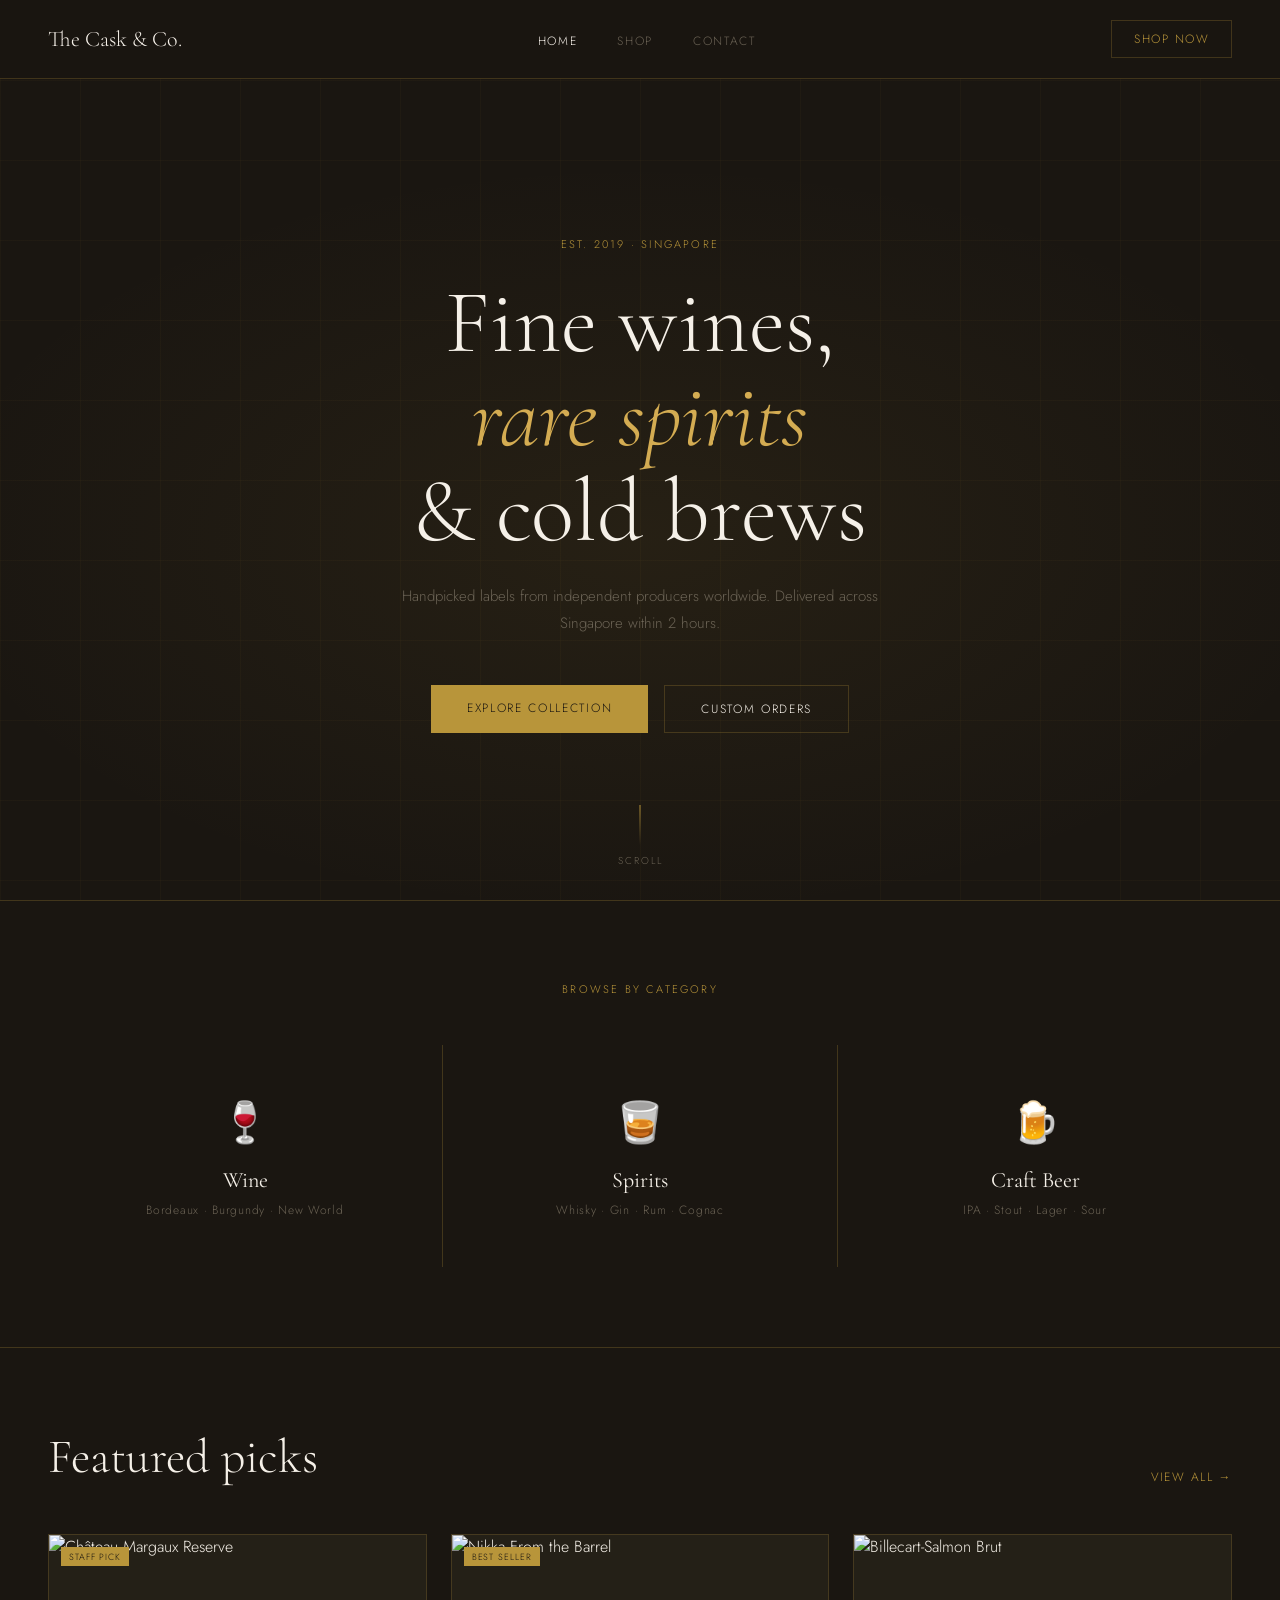
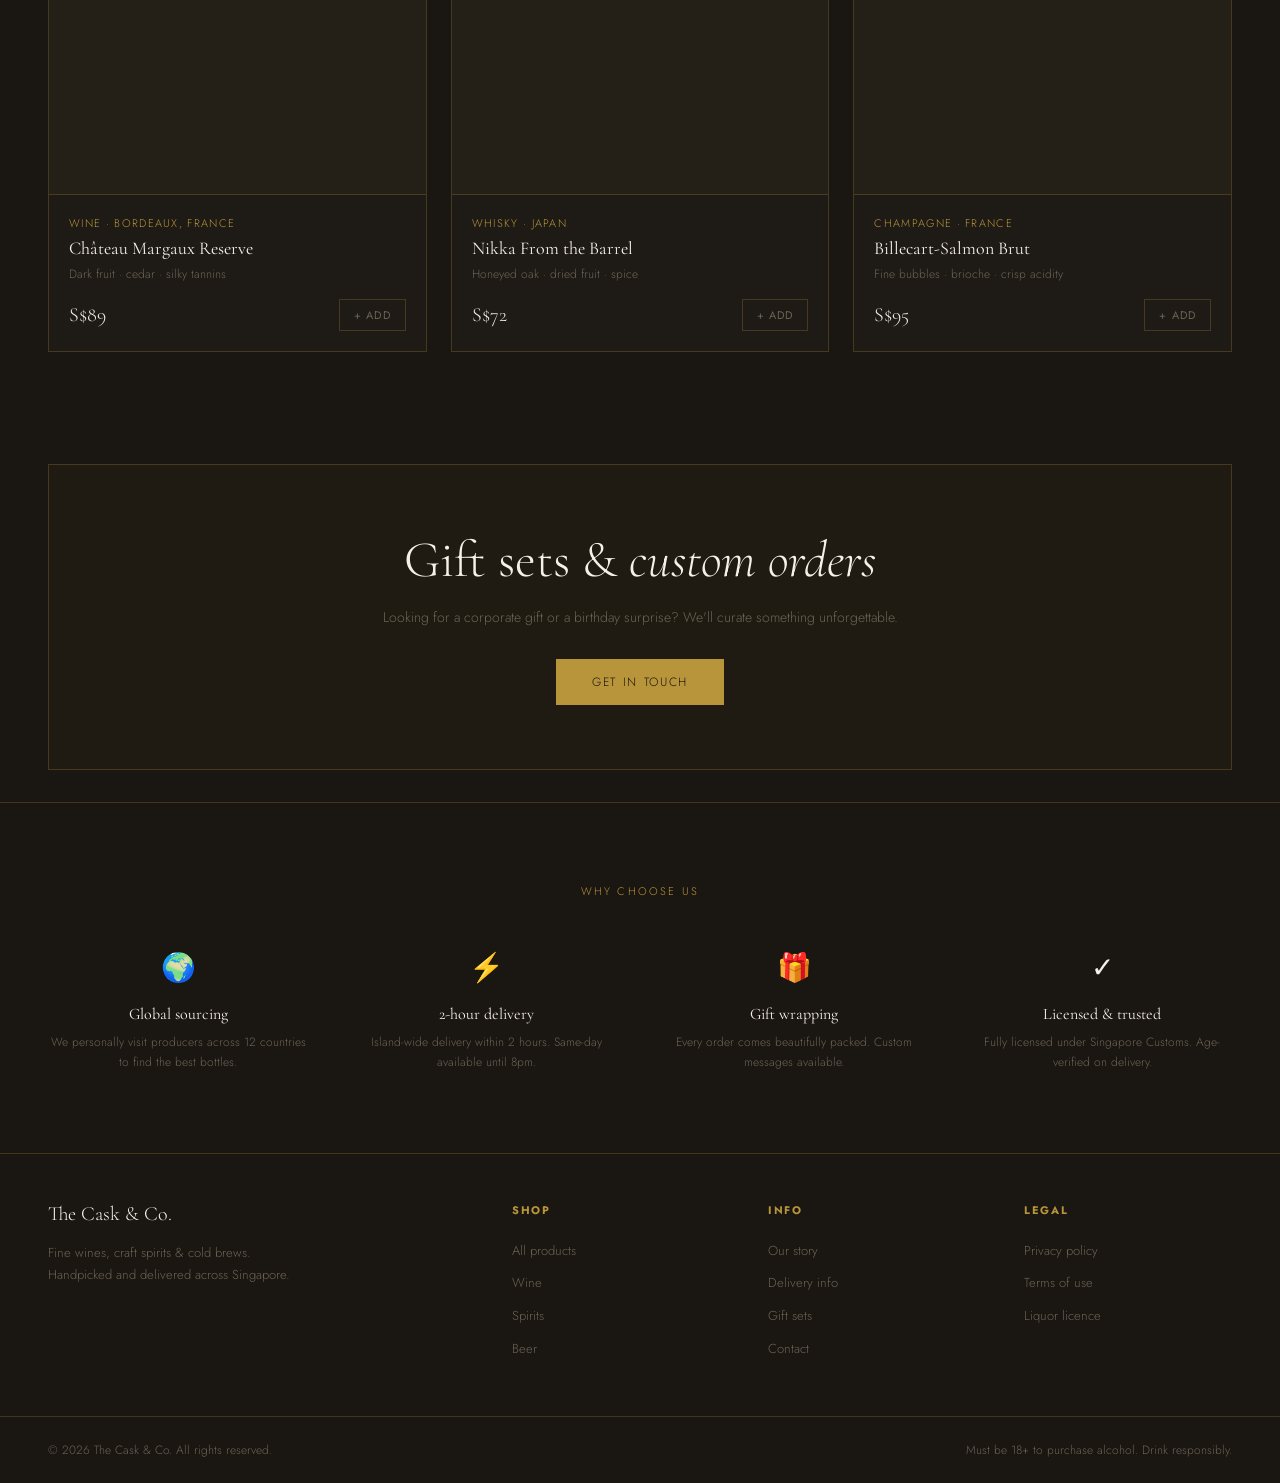
==== index.html @ 47b1998d "design fir index text and color" ====
<!DOCTYPE html>
<html lang="en">
<head>
<meta charset="UTF-8" />
<meta name="viewport" content="width=device-width, initial-scale=1.0" />
<title>The Cask & Co. — Fine Spirits & Wine</title>
<link href="https://fonts.googleapis.com/css2?family=Cormorant+Garamond:ital,wght@0,300;0,400;0,600;1,300;1,400&family=Jost:wght@300;400;500&display=swap" rel="stylesheet">
<style>
  *, *::before, *::after { box-sizing: border-box; margin: 0; padding: 0; }
  :root {
    --cream: #F5F0E8; --dark: #1A1611; --gold: #B8953A; --gold-light: #D4AC52;
    --muted: #6B6355; --border: rgba(184,149,58,0.25);
    --font-display: 'Cormorant Garamond', serif; --font-body: 'Jost', sans-serif;
  }
  html { scroll-behavior: smooth; }
  body { background: var(--dark); color: var(--cream); font-family: var(--font-body); font-weight: 300; overflow-x: hidden; }

  /* NAV */
  nav {
    position: fixed; top: 0; left: 0; right: 0; z-index: 100;
    display: flex; align-items: center; justify-content: space-between;
    padding: 1.25rem 3rem; border-bottom: 1px solid var(--border);
    background: rgba(26,22,17,0.95); backdrop-filter: blur(12px);
  }
  .nav-logo { font-family: var(--font-display); font-size: 22px; color: var(--cream); text-decoration: none; }
  .nav-links { display: flex; gap: 2.5rem; list-style: none; }
  .nav-links a { font-size: 12px; letter-spacing: 0.14em; text-transform: uppercase; color: var(--muted); text-decoration: none; transition: color 0.2s; }
  .nav-links a:hover, .nav-links a.active { color: var(--cream); }
  .nav-cta { background: transparent; color: var(--gold); border: 1px solid var(--border); padding: 9px 22px; font-family: var(--font-body); font-size: 12px; letter-spacing: 0.12em; text-transform: uppercase; cursor: pointer; text-decoration: none; transition: all 0.2s; }
  .nav-cta:hover { background: var(--gold); color: var(--dark); }

  /* HERO */
  .hero { min-height: 100vh; display: flex; align-items: center; justify-content: center; position: relative; overflow: hidden; padding: 8rem 3rem 4rem; }
  .hero-bg { position: absolute; inset: 0; background: radial-gradient(ellipse 80% 60% at 50% 60%, rgba(184,149,58,0.08) 0%, transparent 70%); }
  .hero-grid { position: absolute; inset: 0; background-image: linear-gradient(rgba(184,149,58,0.04) 1px, transparent 1px), linear-gradient(90deg, rgba(184,149,58,0.04) 1px, transparent 1px); background-size: 80px 80px; }
  .hero-content { position: relative; text-align: center; max-width: 800px; }
  .hero-eyebrow { display: inline-block; font-size: 11px; letter-spacing: 0.2em; text-transform: uppercase; color: var(--gold); margin-bottom: 1.5rem; }
  .hero-title { font-family: var(--font-display); font-size: clamp(3rem, 7vw, 6rem); font-weight: 300; line-height: 1.05; margin-bottom: 1.5rem; }
  .hero-title em { font-style: italic; color: var(--gold-light); }
  .hero-sub { font-size: 15px; color: var(--muted); line-height: 1.8; max-width: 480px; margin: 0 auto 3rem; }
  .hero-btns { display: flex; gap: 1rem; justify-content: center; flex-wrap: wrap; }
  .btn-primary { background: var(--gold); color: var(--dark); padding: 14px 36px; text-decoration: none; font-size: 12px; letter-spacing: 0.14em; text-transform: uppercase; font-family: var(--font-body); transition: background 0.2s; display: inline-block; }
  .btn-primary:hover { background: var(--gold-light); }
  .btn-secondary { background: transparent; color: var(--cream); border: 1px solid var(--border); padding: 14px 36px; text-decoration: none; font-size: 12px; letter-spacing: 0.14em; text-transform: uppercase; font-family: var(--font-body); transition: all 0.2s; display: inline-block; }
  .btn-secondary:hover { border-color: var(--gold); color: var(--gold); }
  .scroll-hint { position: absolute; bottom: 2rem; left: 50%; transform: translateX(-50%); display: flex; flex-direction: column; align-items: center; gap: 8px; color: var(--muted); font-size: 10px; letter-spacing: 0.2em; text-transform: uppercase; animation: float 2.5s ease-in-out infinite; }
  .scroll-line { width: 1px; height: 40px; background: linear-gradient(to bottom, var(--gold), transparent); }
  @keyframes float { 0%,100%{transform:translateX(-50%) translateY(0)} 50%{transform:translateX(-50%) translateY(6px)} }

  /* CATEGORIES */
  .categories { padding: 5rem 3rem; border-top: 1px solid var(--border); }
  .section-label { font-size: 11px; letter-spacing: 0.2em; text-transform: uppercase; color: var(--gold); margin-bottom: 3rem; text-align: center; }
  .cat-grid { display: grid; grid-template-columns: repeat(3, 1fr); gap: 1px; background: var(--border); }
  .cat-item { background: var(--dark); padding: 3rem 2rem; text-align: center; text-decoration: none; color: var(--cream); transition: background 0.3s; display: block; }
  .cat-item:hover { background: rgba(184,149,58,0.06); }
  .cat-icon { font-size: 2.5rem; margin-bottom: 1rem; display: block; }
  .cat-name { font-family: var(--font-display); font-size: 22px; font-weight: 400; margin-bottom: 0.5rem; }
  .cat-desc { font-size: 12px; color: var(--muted); letter-spacing: 0.06em; }

  /* FEATURED */
  .featured { padding: 5rem 3rem; border-top: 1px solid var(--border); }
  .featured-header { display: flex; align-items: flex-end; justify-content: space-between; margin-bottom: 3rem; }
  .featured-header h2 { font-family: var(--font-display); font-size: clamp(2rem, 4vw, 3rem); font-weight: 300; }
  .featured-header a { font-size: 12px; letter-spacing: 0.12em; text-transform: uppercase; color: var(--gold); text-decoration: none; }
  .featured-grid { display: grid; grid-template-columns: repeat(3, 1fr); gap: 1.5rem; }

  /* PRODUCT CARD */
  .product-card { background: rgba(255,255,255,0.02); border: 1px solid var(--border); transition: border-color 0.3s, transform 0.3s; cursor: pointer; }
  .product-card:hover { border-color: rgba(184,149,58,0.5); transform: translateY(-4px); }

  /* IMAGE BOX - fixed size, image fills it */
  .product-img { width: 100%; height: 260px; overflow: hidden; position: relative; border-bottom: 1px solid var(--border); background: rgba(184,149,58,0.04); }
  .product-img img { width: 100%; height: 100%; object-fit: cover; display: block; }
  .product-badge { position: absolute; top: 0.75rem; left: 0.75rem; background: var(--gold); color: var(--dark); font-size: 9px; letter-spacing: 0.1em; text-transform: uppercase; padding: 3px 8px; z-index: 1; }

  .product-info { padding: 1.25rem; }
  .product-region { font-size: 11px; letter-spacing: 0.12em; text-transform: uppercase; color: var(--gold); margin-bottom: 0.4rem; }
  .product-name { font-family: var(--font-display); font-size: 18px; font-weight: 400; margin-bottom: 0.35rem; }
  .product-notes { font-size: 12px; color: var(--muted); margin-bottom: 1rem; }
  .product-footer { display: flex; align-items: center; justify-content: space-between; }
  .product-price { font-family: var(--font-display); font-size: 20px; }
  .add-to-cart { background: transparent; border: 1px solid var(--border); color: var(--muted); padding: 7px 14px; font-size: 11px; letter-spacing: 0.1em; text-transform: uppercase; cursor: pointer; font-family: var(--font-body); transition: all 0.2s; }
  .add-to-cart:hover { border-color: var(--gold); color: var(--gold); }

  /* BANNER */
  .banner { margin: 2rem 3rem; border: 1px solid var(--border); padding: 4rem 3rem; text-align: center; background: rgba(184,149,58,0.04); }
  .banner h2 { font-family: var(--font-display); font-size: clamp(2rem, 4vw, 3.5rem); font-weight: 300; margin-bottom: 1rem; }
  .banner p { color: var(--muted); margin-bottom: 2rem; font-size: 14px; }

  /* WHY */
  .why { padding: 5rem 3rem; border-top: 1px solid var(--border); }
  .why-grid { display: grid; grid-template-columns: repeat(4, 1fr); gap: 3rem; }
  .why-item { text-align: center; }
  .why-icon { font-size: 1.75rem; margin-bottom: 1rem; display: block; }
  .why-title { font-family: var(--font-display); font-size: 16px; font-weight: 400; margin-bottom: 0.5rem; }
  .why-desc { font-size: 12px; color: var(--muted); line-height: 1.7; }

  /* FOOTER */
  footer { border-top: 1px solid var(--border); padding: 3rem; display: grid; grid-template-columns: 2fr 1fr 1fr 1fr; gap: 3rem; }
  .footer-brand { font-family: var(--font-display); font-size: 20px; margin-bottom: 1rem; }
  .footer-tagline { font-size: 13px; color: var(--muted); line-height: 1.7; }
  .footer-col h4 { font-size: 11px; letter-spacing: 0.15em; text-transform: uppercase; color: var(--gold); margin-bottom: 1.25rem; }
  .footer-col ul { list-style: none; }
  .footer-col ul li { margin-bottom: 0.6rem; }
  .footer-col ul li a { color: var(--muted); text-decoration: none; font-size: 13px; transition: color 0.2s; }
  .footer-col ul li a:hover { color: var(--cream); }
  .footer-bottom { padding: 1.5rem 3rem; border-top: 1px solid var(--border); display: flex; align-items: center; justify-content: space-between; font-size: 12px; color: var(--muted); }

  @media (max-width: 768px) {
    nav { padding: 1rem 1.5rem; }
    .nav-links { display: none; }
    .hero { padding: 7rem 1.5rem 4rem; }
    .categories, .featured, .why { padding: 3rem 1.5rem; }
    .cat-grid, .featured-grid { grid-template-columns: 1fr; }
    .why-grid { grid-template-columns: 1fr 1fr; }
    footer { grid-template-columns: 1fr 1fr; padding: 2rem 1.5rem; }
    .banner { margin: 1.5rem; padding: 3rem 1.5rem; }
  }
</style>
</head>
<body>

<!-- NAV -->
<nav>
  <a href="index.html" class="nav-logo">The Cask & Co.</a>
  <ul class="nav-links">
    <li><a href="index.html" class="active">Home</a></li>
    <li><a href="products.html">Shop</a></li>
    <li><a href="contact.html">Contact</a></li>
  </ul>
  <a href="products.html" class="nav-cta">Shop now</a>
</nav>

<!-- HERO -->
<section class="hero">
  <div class="hero-bg"></div>
  <div class="hero-grid"></div>
  <div class="hero-content">
    <span class="hero-eyebrow">Est. 2019 · Singapore</span>
    <h1 class="hero-title">Fine wines,<br><em>rare spirits</em><br>& cold brews</h1>
    <p class="hero-sub">Handpicked labels from independent producers worldwide. Delivered across Singapore within 2 hours.</p>
    <div class="hero-btns">
      <a href="products.html" class="btn-primary">Explore collection</a>
      <a href="contact.html" class="btn-secondary">Custom orders</a>
    </div>
  </div>
  <div class="scroll-hint">
    <div class="scroll-line"></div>
    <span>scroll</span>
  </div>
</section>

<!-- CATEGORIES -->
<section class="categories">
  <div class="section-label">Browse by category</div>
  <div class="cat-grid">
    <a href="products.html?cat=wine" class="cat-item">
      <span class="cat-icon">🍷</span>
      <div class="cat-name">Wine</div>
      <div class="cat-desc">Bordeaux · Burgundy · New World</div>
    </a>
    <a href="products.html?cat=spirits" class="cat-item">
      <span class="cat-icon">🥃</span>
      <div class="cat-name">Spirits</div>
      <div class="cat-desc">Whisky · Gin · Rum · Cognac</div>
    </a>
    <a href="products.html?cat=beer" class="cat-item">
      <span class="cat-icon">🍺</span>
      <div class="cat-name">Craft Beer</div>
      <div class="cat-desc">IPA · Stout · Lager · Sour</div>
    </a>
  </div>
</section>

<!-- FEATURED PRODUCTS -->
<section class="featured">
  <div class="featured-header">
    <h2>Featured picks</h2>
    <a href="products.html">View all →</a>
  </div>
  <div class="featured-grid">

    <!-- Card 1: Red Wine -->
    <div class="product-card">
      <div class="product-img">
        <div class="product-badge">Staff pick</div>
        <img src="css/images/redwine1.jpg" alt="Château Margaux Reserve" />
      </div>
      <div class="product-info">
        <div class="product-region">Wine · Bordeaux, France</div>
        <div class="product-name">Château Margaux Reserve</div>
        <div class="product-notes">Dark fruit · cedar · silky tannins</div>
        <div class="product-footer">
          <div class="product-price">S$89</div>
          <button class="add-to-cart">+ Add</button>
        </div>
      </div>
    </div>

    <!-- Card 2: Whisky -->
    <div class="product-card">
      <div class="product-img">
        <div class="product-badge">Best seller</div>
        <img src="css/images/whisky1.jpeg" alt="Nikka From the Barrel" />
      </div>
      <div class="product-info">
        <div class="product-region">Whisky · Japan</div>
        <div class="product-name">Nikka From the Barrel</div>
        <div class="product-notes">Honeyed oak · dried fruit · spice</div>
        <div class="product-footer">
          <div class="product-price">S$72</div>
          <button class="add-to-cart">+ Add</button>
        </div>
      </div>
    </div>

    <!-- Card 3: Champagne -->
    <div class="product-card">
      <div class="product-img">
        <img src="css/images/champagne1.jpeg" alt="Billecart-Salmon Brut" />
      </div>
      <div class="product-info">
        <div class="product-region">Champagne · France</div>
        <div class="product-name">Billecart-Salmon Brut</div>
        <div class="product-notes">Fine bubbles · brioche · crisp acidity</div>
        <div class="product-footer">
          <div class="product-price">S$95</div>
          <button class="add-to-cart">+ Add</button>
        </div>
      </div>
    </div>

  </div>
</section>

<!-- BANNER -->
<div class="banner">
  <h2>Gift sets & <em>custom orders</em></h2>
  <p>Looking for a corporate gift or a birthday surprise? We'll curate something unforgettable.</p>
  <a href="contact.html" class="btn-primary">Get in touch</a>
</div>

<!-- WHY US -->
<section class="why">
  <div class="section-label">Why choose us</div>
  <div class="why-grid">
    <div class="why-item"><span class="why-icon">🌍</span><div class="why-title">Global sourcing</div><div class="why-desc">We personally visit producers across 12 countries to find the best bottles.</div></div>
    <div class="why-item"><span class="why-icon">⚡</span><div class="why-title">2-hour delivery</div><div class="why-desc">Island-wide delivery within 2 hours. Same-day available until 8pm.</div></div>
    <div class="why-item"><span class="why-icon">🎁</span><div class="why-title">Gift wrapping</div><div class="why-desc">Every order comes beautifully packed. Custom messages available.</div></div>
    <div class="why-item"><span class="why-icon">✓</span><div class="why-title">Licensed & trusted</div><div class="why-desc">Fully licensed under Singapore Customs. Age-verified on delivery.</div></div>
  </div>
</section>

<!-- FOOTER -->
<footer>
  <div>
    <div class="footer-brand">The Cask & Co.</div>
    <p class="footer-tagline">Fine wines, craft spirits & cold brews.<br>Handpicked and delivered across Singapore.</p>
  </div>
  <div class="footer-col">
    <h4>Shop</h4>
    <ul>
      <li><a href="products.html">All products</a></li>
      <li><a href="products.html?cat=wine">Wine</a></li>
      <li><a href="products.html?cat=spirits">Spirits</a></li>
      <li><a href="products.html?cat=beer">Beer</a></li>
    </ul>
  </div>
  <div class="footer-col">
    <h4>Info</h4>
    <ul>
      <li><a href="#">Our story</a></li>
      <li><a href="#">Delivery info</a></li>
      <li><a href="#">Gift sets</a></li>
      <li><a href="contact.html">Contact</a></li>
    </ul>
  </div>
  <div class="footer-col">
    <h4>Legal</h4>
    <ul>
      <li><a href="#">Privacy policy</a></li>
      <li><a href="#">Terms of use</a></li>
      <li><a href="#">Liquor licence</a></li>
    </ul>
  </div>
</footer>
<div class="footer-bottom">
  <span>© 2026 The Cask & Co. All rights reserved.</span>
  <span>Must be 18+ to purchase alcohol. Drink responsibly.</span>
</div>

</body>
</html>
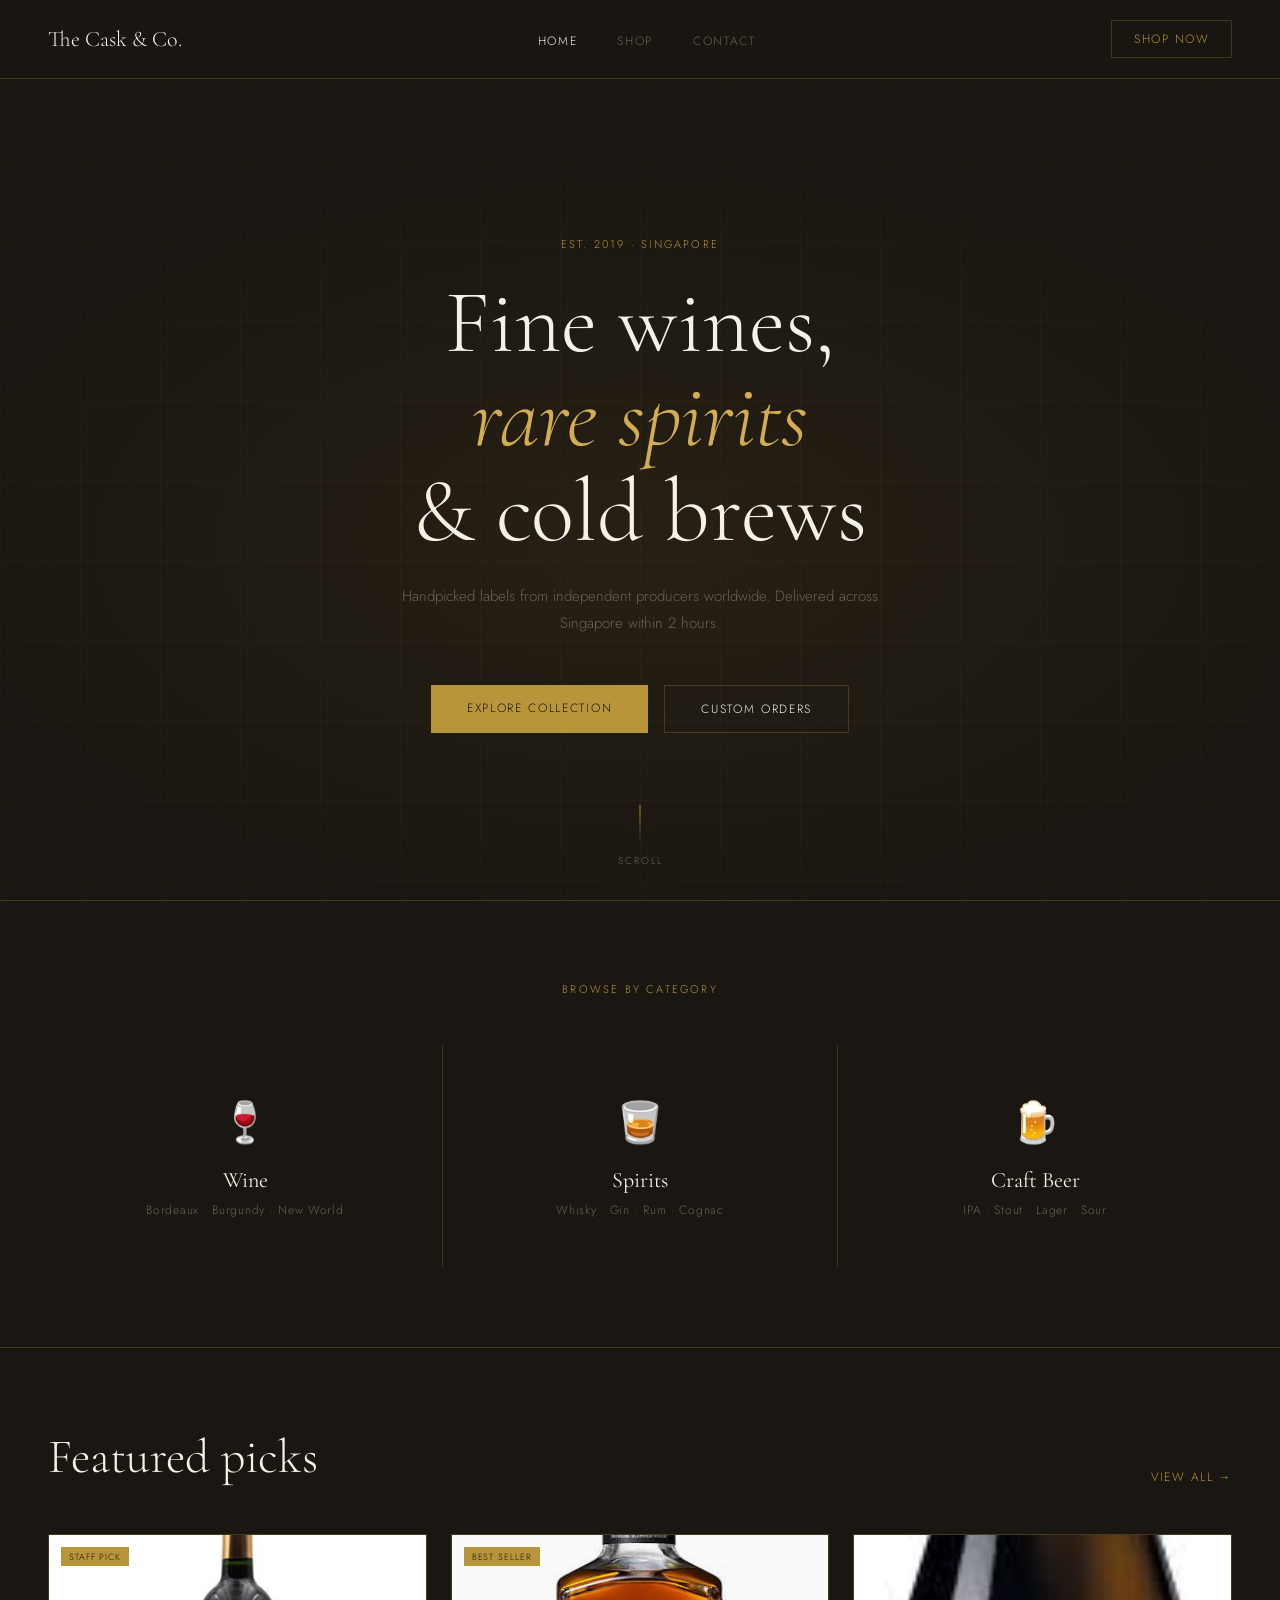
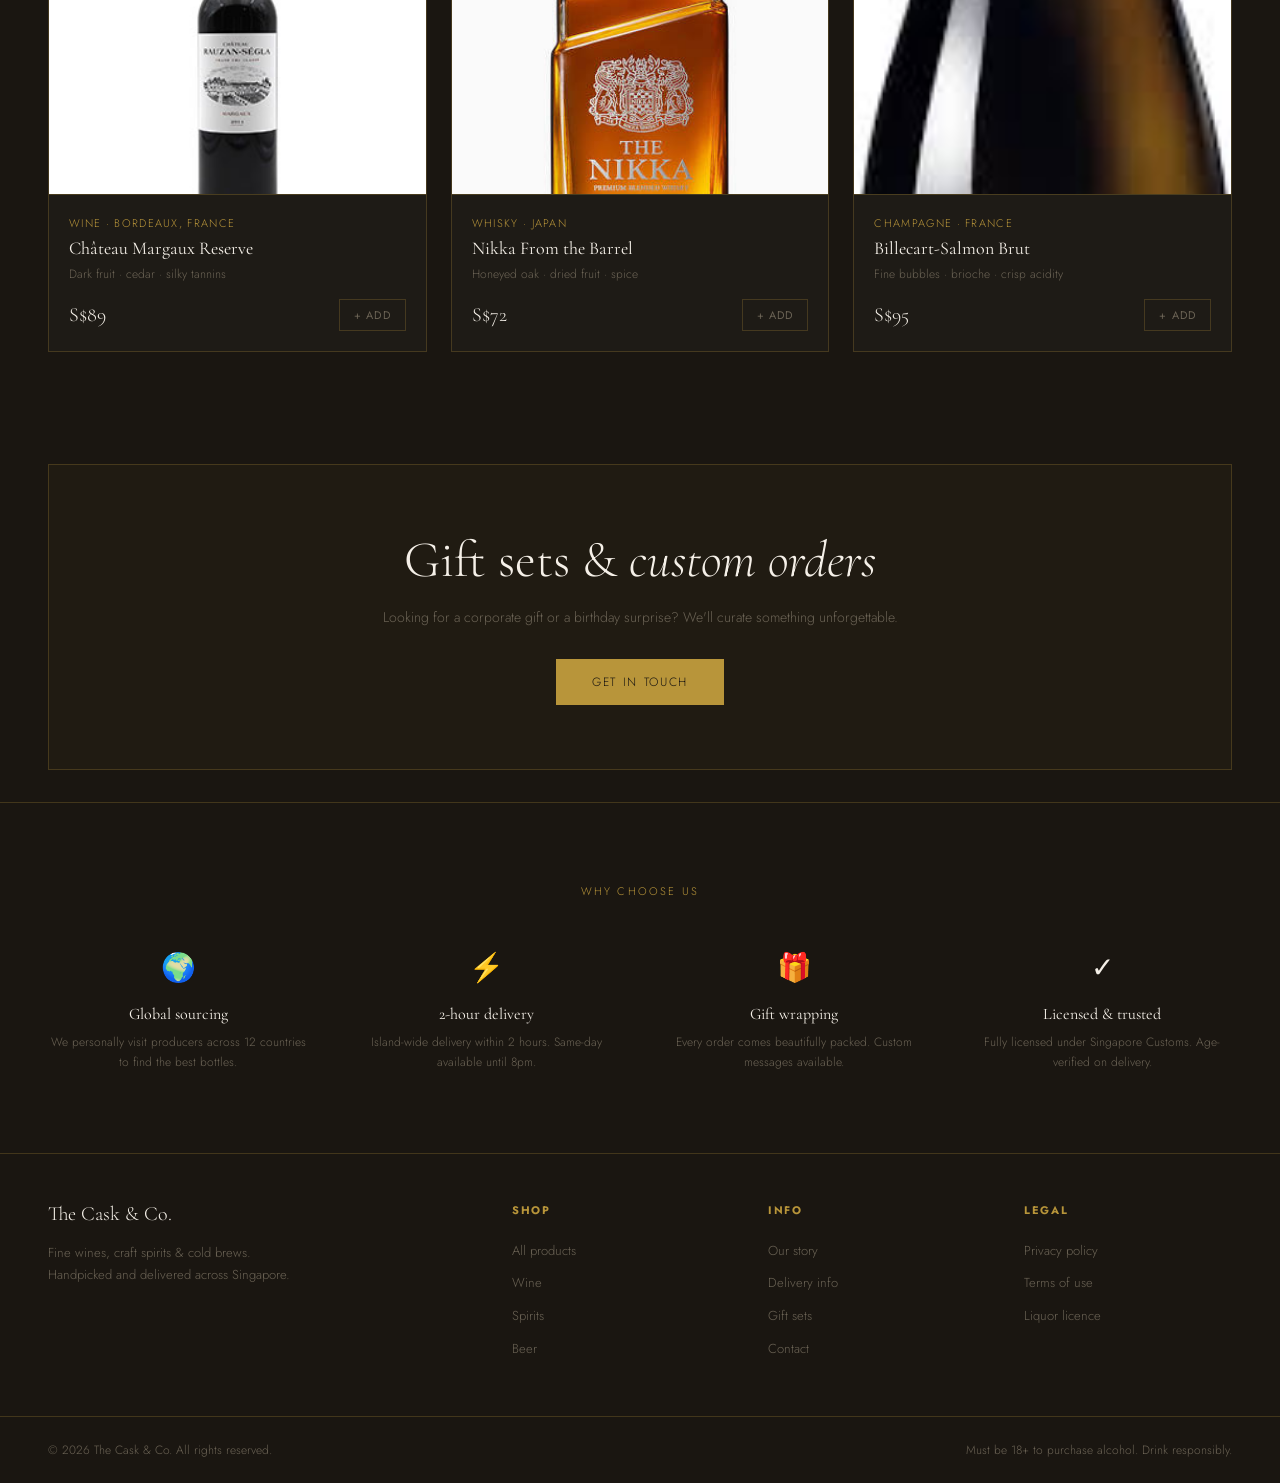
==== commit 01af76fa: "fix images type" ====
--- a/index.html
+++ b/index.html
@@ -184,7 +184,7 @@
     <div class="product-card">
       <div class="product-img">
         <div class="product-badge">Staff pick</div>
-        <img src="css/images/redwine1.jpg" alt="Château Margaux Reserve" />
+        <img src="images/redwine1.jpg" alt="Château Margaux Reserve" />
       </div>
       <div class="product-info">
         <div class="product-region">Wine · Bordeaux, France</div>
@@ -201,7 +201,7 @@
     <div class="product-card">
       <div class="product-img">
         <div class="product-badge">Best seller</div>
-        <img src="css/images/whisky1.jpeg" alt="Nikka From the Barrel" />
+        <img src="images/whisky1.jpeg" alt="Nikka From the Barrel" />
       </div>
       <div class="product-info">
         <div class="product-region">Whisky · Japan</div>
@@ -217,7 +217,7 @@
     <!-- Card 3: Champagne -->
     <div class="product-card">
       <div class="product-img">
-        <img src="css/images/champagne1.jpeg" alt="Billecart-Salmon Brut" />
+        <img src="images/champagne1.jpeg" alt="Billecart-Salmon Brut" />
       </div>
       <div class="product-info">
         <div class="product-region">Champagne · France</div>
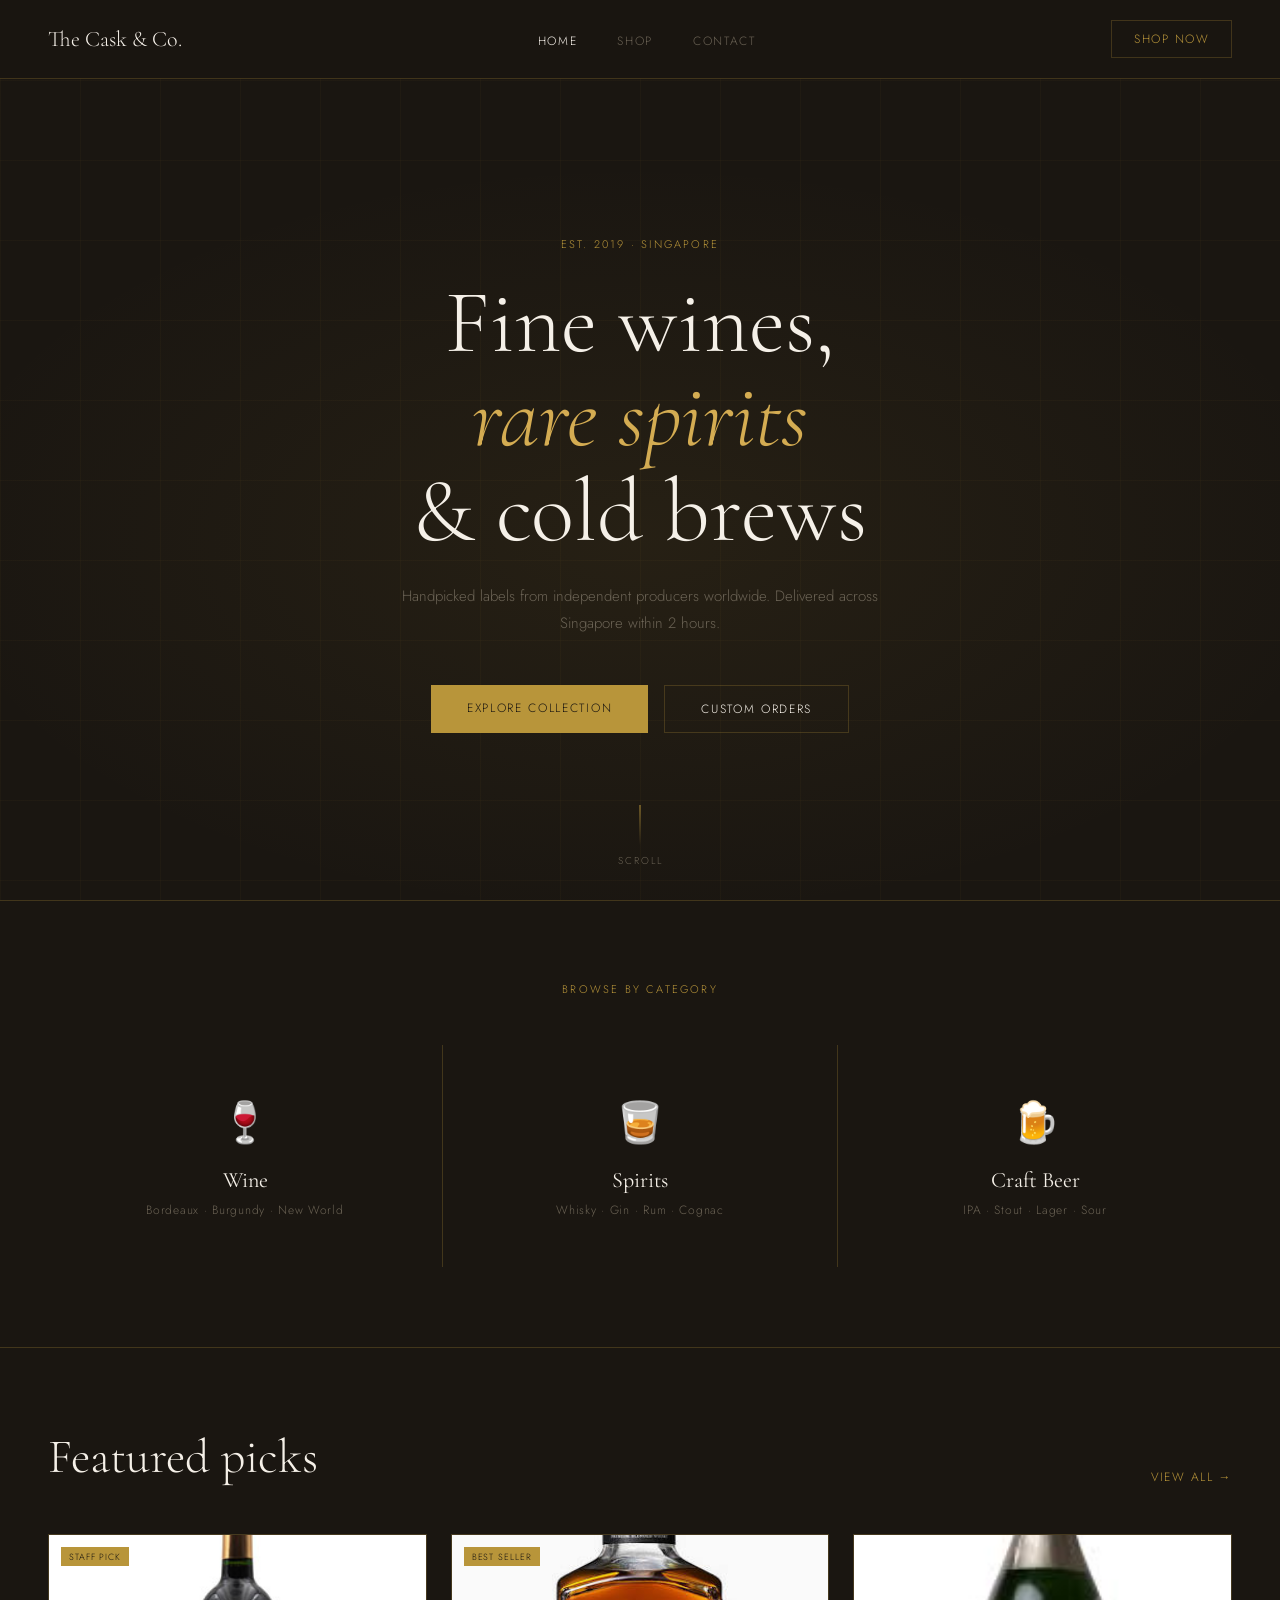
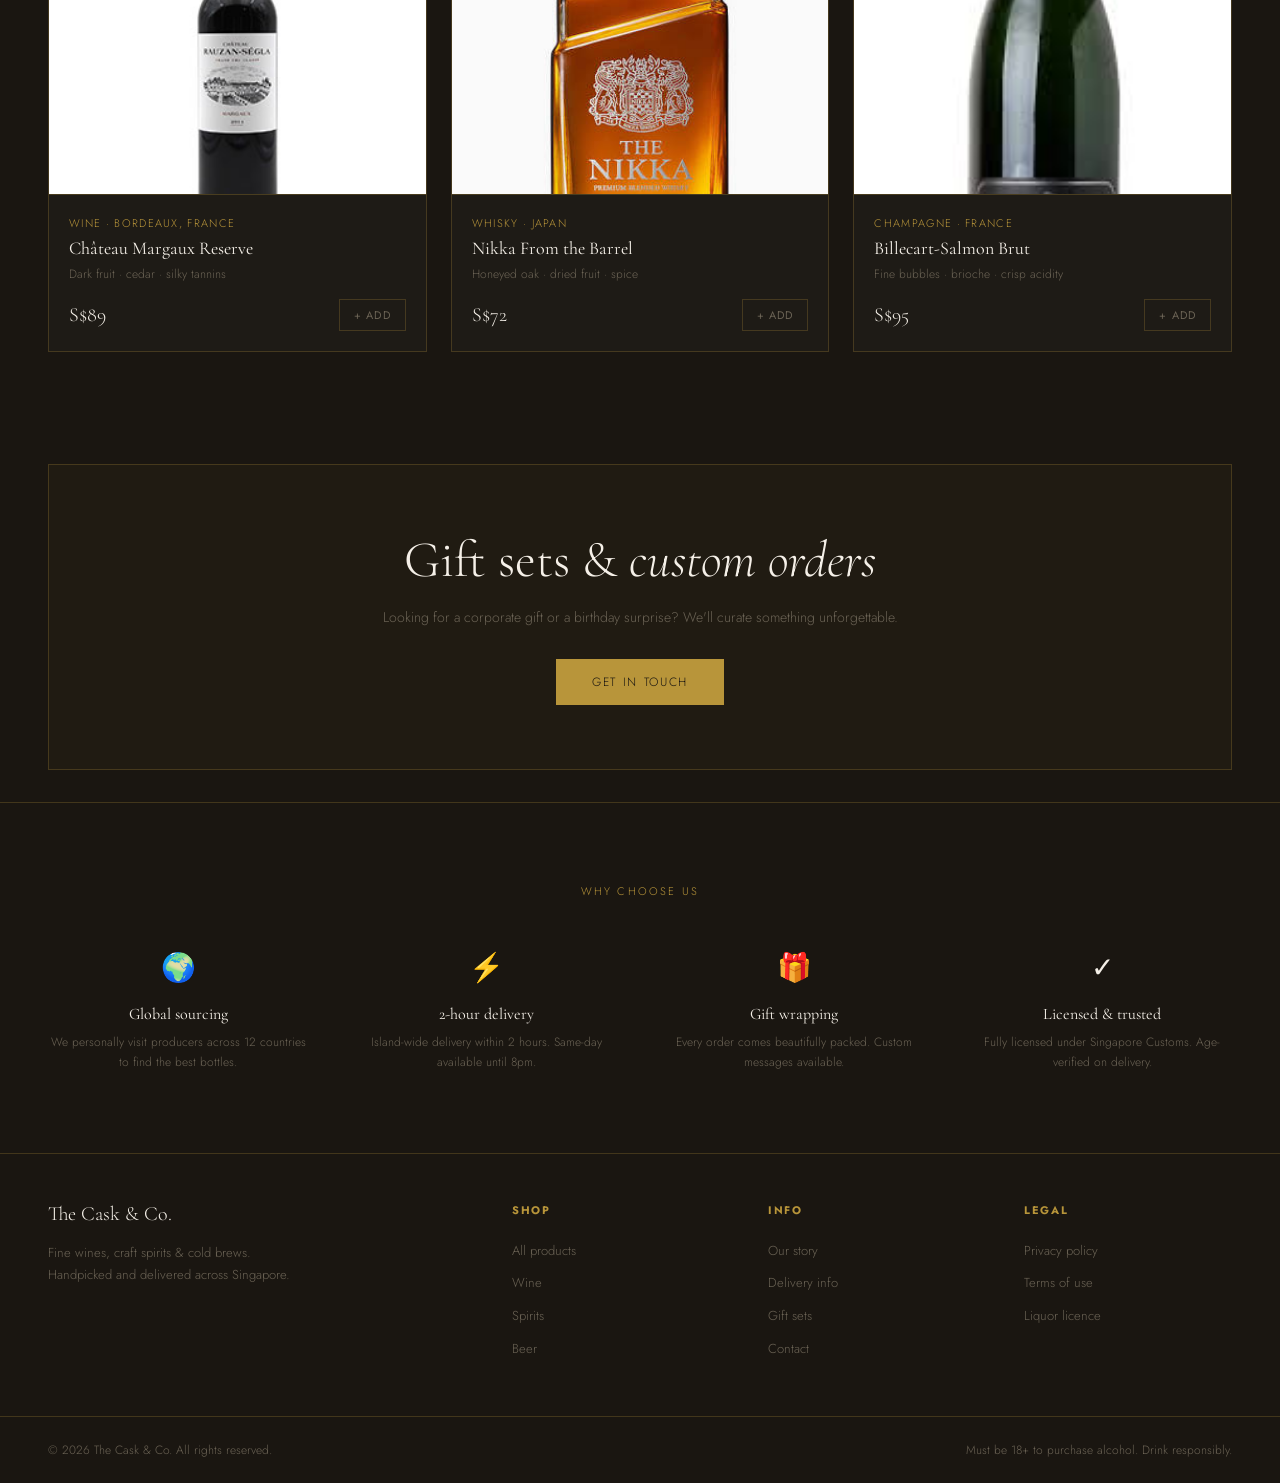
==== commit 82e2801c: "fix index images error" ====
--- a/index.html
+++ b/index.html
@@ -217,7 +217,7 @@
     <!-- Card 3: Champagne -->
     <div class="product-card">
       <div class="product-img">
-        <img src="images/champagne1.jpeg" alt="Billecart-Salmon Brut" />
+        <img src="images/champagne2.jpeg" alt="Billecart-Salmon Brut" />
       </div>
       <div class="product-info">
         <div class="product-region">Champagne · France</div>
